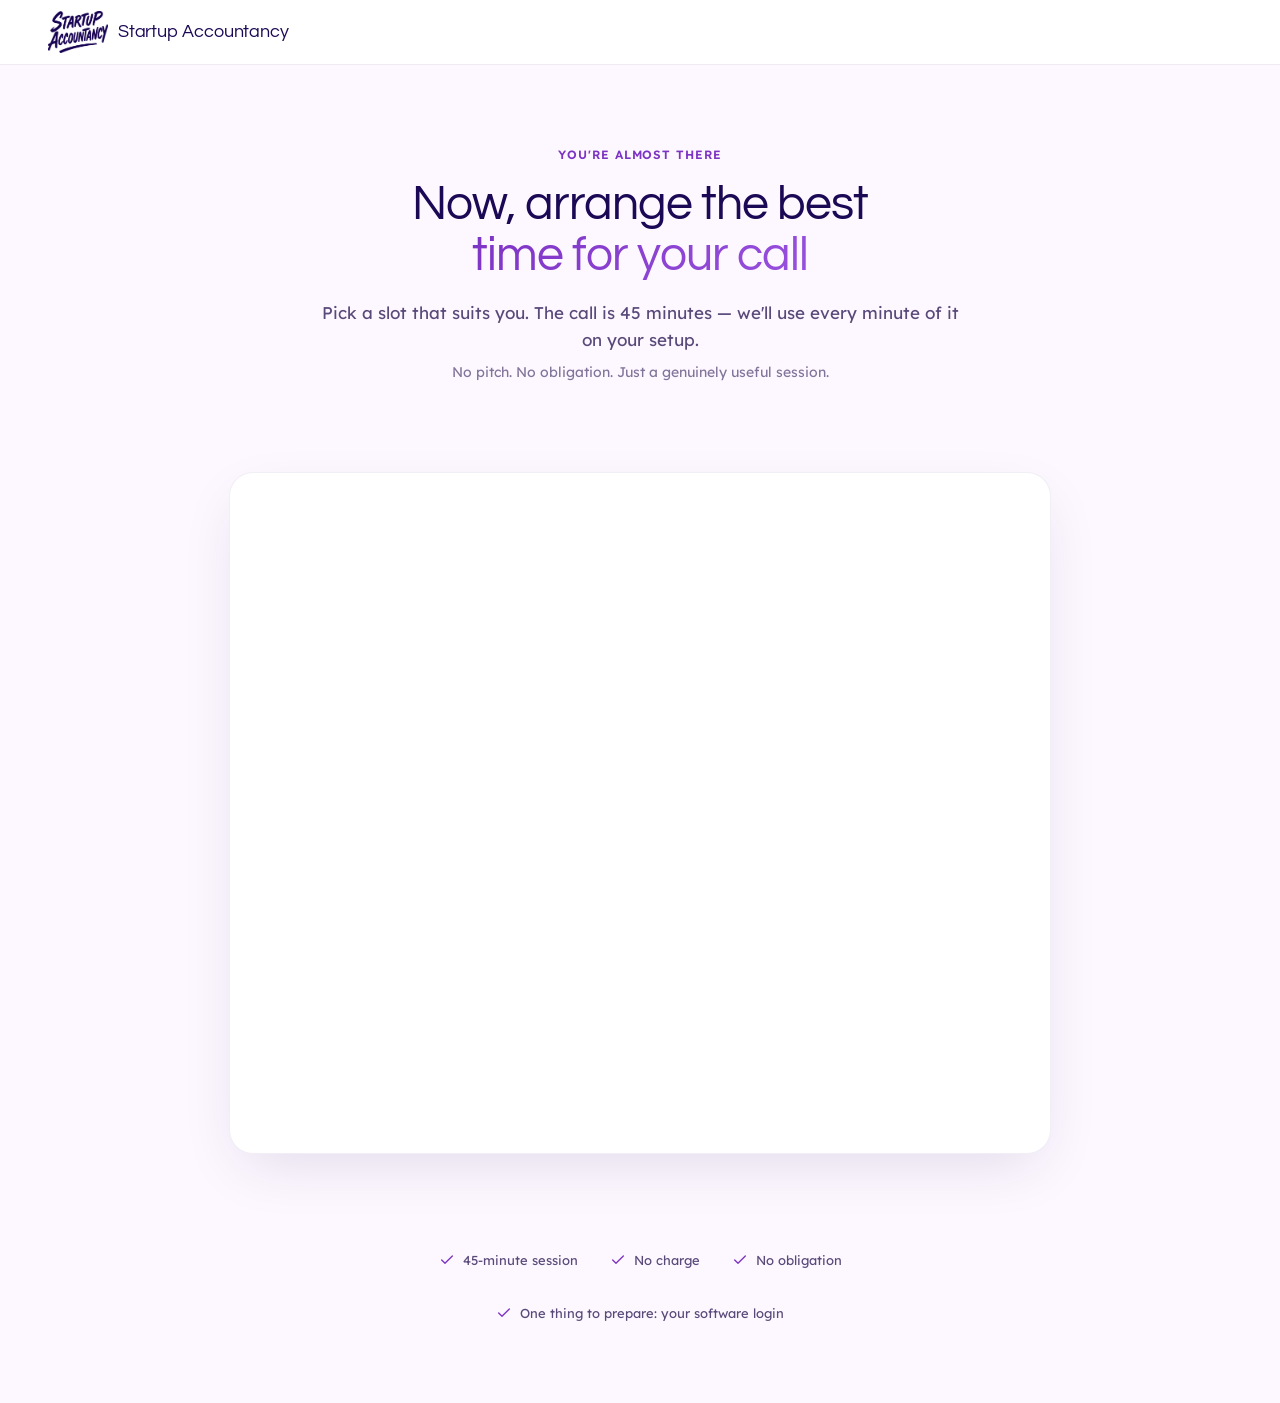
==== book.html @ 7c61aec9 "Add booking page and wire all CTAs to form section - Hero CTA button smooth-scrolls to #book form - " ====
<!doctype html>
<html lang="en">
<head>
  <meta charset="utf-8" />
  <meta name="viewport" content="width=device-width, initial-scale=1" />
  <title>Pick your time — Startup Accountancy</title>
  <link rel="stylesheet" href="colors_and_type.css" />
  <link href="https://fonts.googleapis.com/css2?family=Questrial&family=Lexend:wght@300;400;500;600;700&display=swap" rel="stylesheet" />
  <style>
    html, body { margin: 0; padding: 0; }
    body { background: var(--surface); font-family: Lexend, sans-serif; }
    a { text-decoration: none; }
    *:focus-visible { outline: 2px solid var(--primary); outline-offset: 2px; border-radius: 4px; }
  </style>
</head>
<body>

  <!-- Nav -->
  <nav style="position:sticky;top:0;z-index:100;background:rgba(255,255,255,0.92);backdrop-filter:blur(12px);border-bottom:1px solid rgba(201,188,218,0.3);padding:0 48px;">
    <div style="max-width:1200px;margin:0 auto;height:64px;display:flex;align-items:center;">
      <a href="/" aria-label="Startup Accountancy" style="display:flex;align-items:center;gap:10px;">
        <img src="assets/logo.png" alt="Startup Accountancy" style="height:42px;width:auto;" onerror="this.style.display='none'" />
        <span style="font-family:Questrial;font-size:18px;color:var(--on-background);letter-spacing:-0.01em;">Startup Accountancy</span>
      </a>
    </div>
  </nav>

  <!-- Hero -->
  <section style="padding:80px 48px 40px;text-align:center;">
    <div style="max-width:640px;margin:0 auto;">
      <span style="font-family:Lexend;font-size:12px;font-weight:600;letter-spacing:0.08em;text-transform:uppercase;color:var(--primary);display:block;margin-bottom:16px;">You're almost there</span>
      <h1 style="font-family:Questrial;font-size:clamp(2rem,4vw,3rem);line-height:1.05;letter-spacing:-0.02em;color:var(--on-background);margin:0 0 18px;">
        Now, arrange the best<br/>
        <span style="background:var(--gradient-primary);-webkit-background-clip:text;-webkit-text-fill-color:transparent;background-clip:text;">time for your call</span>
      </h1>
      <p style="font-family:Lexend;font-size:17px;line-height:1.6;color:var(--on-surface-variant);margin:0 0 8px;">
        Pick a slot that suits you. The call is 45 minutes — we'll use every minute of it on your setup.
      </p>
      <p style="font-family:Lexend;font-size:14px;color:var(--on-surface-variant);margin:0 0 48px;opacity:0.75;">
        No pitch. No obligation. Just a genuinely useful session.
      </p>
    </div>
  </section>

  <!-- Calendar embed -->
  <section style="padding:0 48px 96px;">
    <div style="max-width:820px;margin:0 auto;background:var(--surface-container-lowest);border-radius:24px;overflow:hidden;box-shadow:0 20px 60px -12px rgba(28,9,86,0.12);border:1px solid rgba(201,188,218,0.25);">
      <iframe
        src="https://api.leadconnectorhq.com/widget/booking/5hjTB66wPSkoS6alfnlS"
        style="width:100%;min-height:680px;border:none;overflow:hidden;display:block;"
        scrolling="no"
        id="5hjTB66wPSkoS6alfnlS_1776617299630"
      ></iframe>
    </div>
  </section>

  <!-- Trust strip -->
  <section style="padding:0 48px 80px;text-align:center;">
    <div style="max-width:560px;margin:0 auto;">
      <div style="display:flex;justify-content:center;gap:32px;flex-wrap:wrap;">
        <div style="display:flex;align-items:center;gap:8px;font-family:Lexend;font-size:13px;color:var(--on-surface-variant);">
          <svg width="16" height="16" viewBox="0 0 24 24" fill="none" stroke="var(--primary)" stroke-width="2" stroke-linecap="round" stroke-linejoin="round"><polyline points="20 6 9 17 4 12"/></svg>
          45-minute session
        </div>
        <div style="display:flex;align-items:center;gap:8px;font-family:Lexend;font-size:13px;color:var(--on-surface-variant);">
          <svg width="16" height="16" viewBox="0 0 24 24" fill="none" stroke="var(--primary)" stroke-width="2" stroke-linecap="round" stroke-linejoin="round"><polyline points="20 6 9 17 4 12"/></svg>
          No charge
        </div>
        <div style="display:flex;align-items:center;gap:8px;font-family:Lexend;font-size:13px;color:var(--on-surface-variant);">
          <svg width="16" height="16" viewBox="0 0 24 24" fill="none" stroke="var(--primary)" stroke-width="2" stroke-linecap="round" stroke-linejoin="round"><polyline points="20 6 9 17 4 12"/></svg>
          No obligation
        </div>
        <div style="display:flex;align-items:center;gap:8px;font-family:Lexend;font-size:13px;color:var(--on-surface-variant);">
          <svg width="16" height="16" viewBox="0 0 24 24" fill="none" stroke="var(--primary)" stroke-width="2" stroke-linecap="round" stroke-linejoin="round"><polyline points="20 6 9 17 4 12"/></svg>
          One thing to prepare: your software login
        </div>
      </div>
    </div>
  </section>

  <script src="https://link.msgsndr.com/js/form_embed.js" type="text/javascript"></script>
</body>
</html>
---- colors_and_type.css ----
/* =========================================================
   Startup Accountancy — Design Tokens
   "The Precision Luminary"
   Colors, Type, Spacing, Elevation
   ========================================================= */

@import url('https://fonts.googleapis.com/css2?family=Questrial&family=Lexend:wght@300;400;500;600;700&display=swap');

:root {
  /* ---------- BRAND / PRIMARY PALETTE ---------- */
  --primary:             #7d33c3;
  --primary-container:   #9850de;
  --on-primary:          #ffffff;
  --on-primary-container:#ffffff;

  --background:          #fdf8ff;
  --on-background:       #1c0956;

  /* ---------- SURFACE HIERARCHY ---------- */
  --surface:                 #fdf8ff;
  --surface-container-lowest:#ffffff;
  --surface-container-low:   #f6eefb;
  --surface-container:       #efe6f6;
  --surface-container-high:  #e8dcf0;
  --surface-container-highest:#e0d2ea;

  --on-surface:              #1c0956;
  --on-surface-variant:      #5a4a7a;

  /* ---------- SECONDARY / TERTIARY ---------- */
  --secondary:           #6a5aa0;
  --on-secondary:        #ffffff;
  --secondary-container: #e4dcff;
  --on-secondary-container:#231461;

  --tertiary:            #596100;
  --on-tertiary:         #ffffff;
  --tertiary-container:  #dded2e;
  --on-tertiary-container:#1a1d00;
  --tertiary-fixed:      #dded2e;

  /* ---------- SEMANTIC ---------- */
  --error:               #b3261e;
  --on-error:            #ffffff;
  --error-container:     #f9dedc;
  --on-error-container:  #410e0b;

  --success:             #2f7d32;
  --on-success:          #ffffff;
  --warning:             #b8860b;

  /* ---------- OUTLINE ---------- */
  --outline:             #7a6d92;
  --outline-variant:     #c9bcda;

  /* ---------- SHADOW ---------- */
  --shadow-ambient: 0 8px 32px -8px rgba(28, 9, 86, 0.08);
  --shadow-lift:    0 2px 12px -2px rgba(28, 9, 86, 0.06);
  --shadow-float:   0 16px 48px -12px rgba(28, 9, 86, 0.12);

  /* ---------- GRADIENTS ---------- */
  --gradient-primary: linear-gradient(135deg, #7d33c3 0%, #9850de 100%);
  --gradient-hero:    linear-gradient(135deg, #7d33c3 0%, #9850de 60%, #c48ef0 100%);
  --gradient-tertiary:linear-gradient(135deg, #dded2e 0%, #c4d200 100%);

  /* ---------- RADII ---------- */
  --radius-xs:  0.125rem;
  --radius-sm:  0.25rem;
  --radius-md:  0.75rem;
  --radius-lg:  1rem;
  --radius-xl:  1.5rem;
  --radius-full:9999px;

  /* ---------- SPACING ---------- */
  --space-xs:  0.25rem;
  --space-sm:  0.5rem;
  --space-md:  1rem;
  --space-lg:  1.5rem;
  --space-xl:  2rem;
  --space-2xl: 3rem;
  --space-3xl: 4.5rem;
  --space-4xl: 7rem;

  /* ---------- TYPE FAMILIES ---------- */
  --font-display: 'Questrial', system-ui, sans-serif;
  --font-body:    'Lexend',   system-ui, sans-serif;
  --font-mono:    'JetBrains Mono', ui-monospace, Menlo, monospace;

  /* ---------- TYPE SCALE ---------- */
  --display-lg-size: clamp(3.25rem, 6vw, 5rem);
  --display-md-size: clamp(2.5rem, 4.5vw, 3.75rem);
  --display-sm-size: clamp(2rem, 3.5vw, 2.75rem);

  --headline-lg-size: 2rem;
  --headline-md-size: 1.5rem;
  --headline-sm-size: 1.25rem;

  --title-lg-size:    1.125rem;
  --title-md-size:    1rem;
  --title-sm-size:    0.9375rem;

  --body-lg-size:     1.125rem;
  --body-md-size:     1rem;
  --body-sm-size:     0.875rem;

  --label-lg-size:    0.875rem;
  --label-md-size:    0.75rem;
  --label-sm-size:    0.6875rem;

  --leading-tight:   1.1;
  --leading-snug:    1.25;
  --leading-normal:  1.45;
  --leading-relaxed: 1.6;

  /* ---------- MOTION ---------- */
  --ease-out:   cubic-bezier(0.2, 0.8, 0.2, 1);
  --ease-inout: cubic-bezier(0.45, 0, 0.25, 1);
  --dur-fast:   150ms;
  --dur-base:   240ms;
  --dur-slow:   420ms;
}

/* =========================================================
   SEMANTIC TYPE CLASSES
   ========================================================= */

.display-lg, .display-md, .display-sm {
  font-family: var(--font-display);
  font-weight: 400;
  letter-spacing: -0.02em;
  line-height: var(--leading-tight);
  color: var(--on-background);
}
.display-lg { font-size: var(--display-lg-size); }
.display-md { font-size: var(--display-md-size); }
.display-sm { font-size: var(--display-sm-size); }

.headline-lg, .headline-md, .headline-sm {
  font-family: var(--font-display);
  font-weight: 400;
  line-height: var(--leading-snug);
  letter-spacing: -0.01em;
  color: var(--on-background);
}
.headline-lg { font-size: var(--headline-lg-size); }
.headline-md { font-size: var(--headline-md-size); }
.headline-sm { font-size: var(--headline-sm-size); }

.title-lg, .title-md, .title-sm {
  font-family: var(--font-body);
  font-weight: 600;
  line-height: var(--leading-snug);
  color: var(--on-surface);
}
.title-lg { font-size: var(--title-lg-size); }
.title-md { font-size: var(--title-md-size); }
.title-sm { font-size: var(--title-sm-size); }

.body-lg, .body-md, .body-sm {
  font-family: var(--font-body);
  font-weight: 400;
  line-height: var(--leading-relaxed);
  color: var(--on-surface-variant);
}
.body-lg { font-size: var(--body-lg-size); }
.body-md { font-size: var(--body-md-size); }
.body-sm { font-size: var(--body-sm-size); }

.label-lg, .label-md, .label-sm {
  font-family: var(--font-body);
  font-weight: 600;
  letter-spacing: 0.05em;
  text-transform: uppercase;
  color: var(--on-surface-variant);
}
.label-lg { font-size: var(--label-lg-size); }
.label-md { font-size: var(--label-md-size); }
.label-sm { font-size: var(--label-sm-size); }

/* =========================================================
   DEFAULT ELEMENT STYLING
   ========================================================= */
html { background: var(--background); color: var(--on-background); }
body {
  font-family: var(--font-body);
  font-size: var(--body-md-size);
  line-height: var(--leading-relaxed);
  color: var(--on-surface);
  -webkit-font-smoothing: antialiased;
}

h1 { font: 400 var(--display-md-size)/var(--leading-tight) var(--font-display); letter-spacing: -0.02em; color: var(--on-background); }
h2 { font: 400 var(--headline-lg-size)/var(--leading-snug) var(--font-display); letter-spacing: -0.01em; color: var(--on-background); }
h3 { font: 400 var(--headline-md-size)/var(--leading-snug) var(--font-display); color: var(--on-background); }
h4 { font: 600 var(--title-lg-size)/var(--leading-snug) var(--font-body); color: var(--on-surface); }
h5 { font: 600 var(--title-md-size)/var(--leading-snug) var(--font-body); color: var(--on-surface); }
p  { font: 400 var(--body-md-size)/var(--leading-relaxed) var(--font-body); color: var(--on-surface-variant); }

a  { color: var(--primary); text-decoration: none; transition: opacity var(--dur-fast) var(--ease-out); }
a:hover { opacity: 0.75; }

.overline {
  font-family: var(--font-body);
  font-size: var(--label-md-size);
  font-weight: 600;
  letter-spacing: 0.08em;
  text-transform: uppercase;
  color: var(--primary);
}
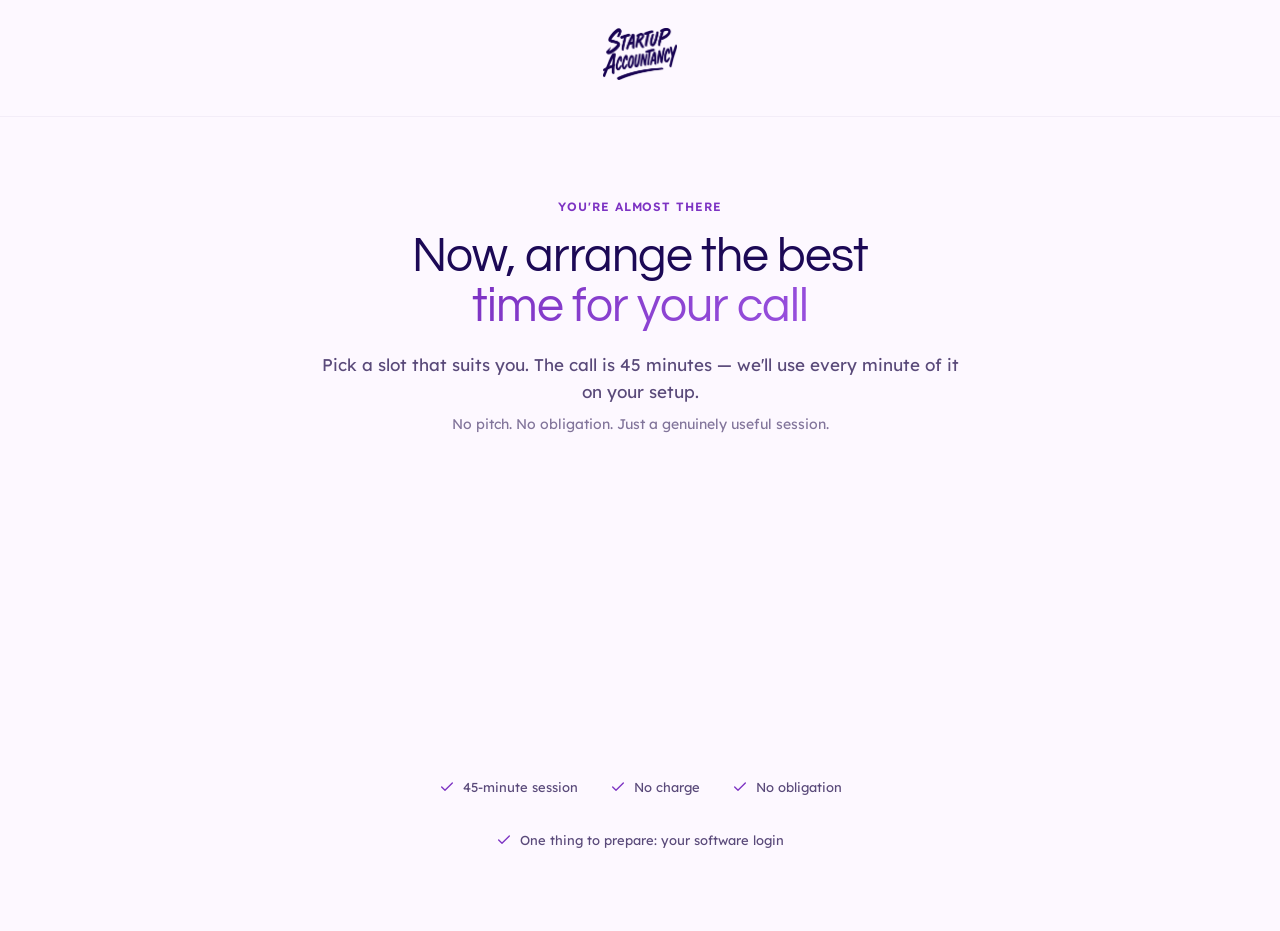
==== commit f618f16c: "Fix book.html: match nav to landing page, fix calendar embed - Nav: centered logo only, matches land" ====
--- a/book.html
+++ b/book.html
@@ -15,14 +15,11 @@
 </head>
 <body>
 
-  <!-- Nav -->
-  <nav style="position:sticky;top:0;z-index:100;background:rgba(255,255,255,0.92);backdrop-filter:blur(12px);border-bottom:1px solid rgba(201,188,218,0.3);padding:0 48px;">
-    <div style="max-width:1200px;margin:0 auto;height:64px;display:flex;align-items:center;">
-      <a href="/" aria-label="Startup Accountancy" style="display:flex;align-items:center;gap:10px;">
-        <img src="assets/logo.png" alt="Startup Accountancy" style="height:42px;width:auto;" onerror="this.style.display='none'" />
-        <span style="font-family:Questrial;font-size:18px;color:var(--on-background);letter-spacing:-0.01em;">Startup Accountancy</span>
-      </a>
-    </div>
+  <!-- Nav — matches landing page exactly -->
+  <nav style="padding:28px 0;display:flex;align-items:center;justify-content:center;background:var(--surface);border-bottom:1px solid rgba(201,188,218,0.2);">
+    <a href="/" aria-label="Startup Accountancy">
+      <img src="assets/logo.png" alt="Startup Accountancy" style="height:52px;width:auto;" />
+    </a>
   </nav>
 
   <!-- Hero -->
@@ -42,15 +39,16 @@
     </div>
   </section>
 
-  <!-- Calendar embed -->
+  <!-- Calendar embed — script must sit immediately after the iframe -->
   <section style="padding:0 48px 96px;">
-    <div style="max-width:820px;margin:0 auto;background:var(--surface-container-lowest);border-radius:24px;overflow:hidden;box-shadow:0 20px 60px -12px rgba(28,9,86,0.12);border:1px solid rgba(201,188,218,0.25);">
+    <div style="max-width:820px;margin:0 auto;">
       <iframe
         src="https://api.leadconnectorhq.com/widget/booking/5hjTB66wPSkoS6alfnlS"
-        style="width:100%;min-height:680px;border:none;overflow:hidden;display:block;"
+        style="width:100%;border:none;overflow:hidden;"
         scrolling="no"
         id="5hjTB66wPSkoS6alfnlS_1776617299630"
       ></iframe>
+      <script src="https://link.msgsndr.com/js/form_embed.js" type="text/javascript"></script>
     </div>
   </section>
 
@@ -78,6 +76,5 @@
     </div>
   </section>
 
-  <script src="https://link.msgsndr.com/js/form_embed.js" type="text/javascript"></script>
 </body>
 </html>
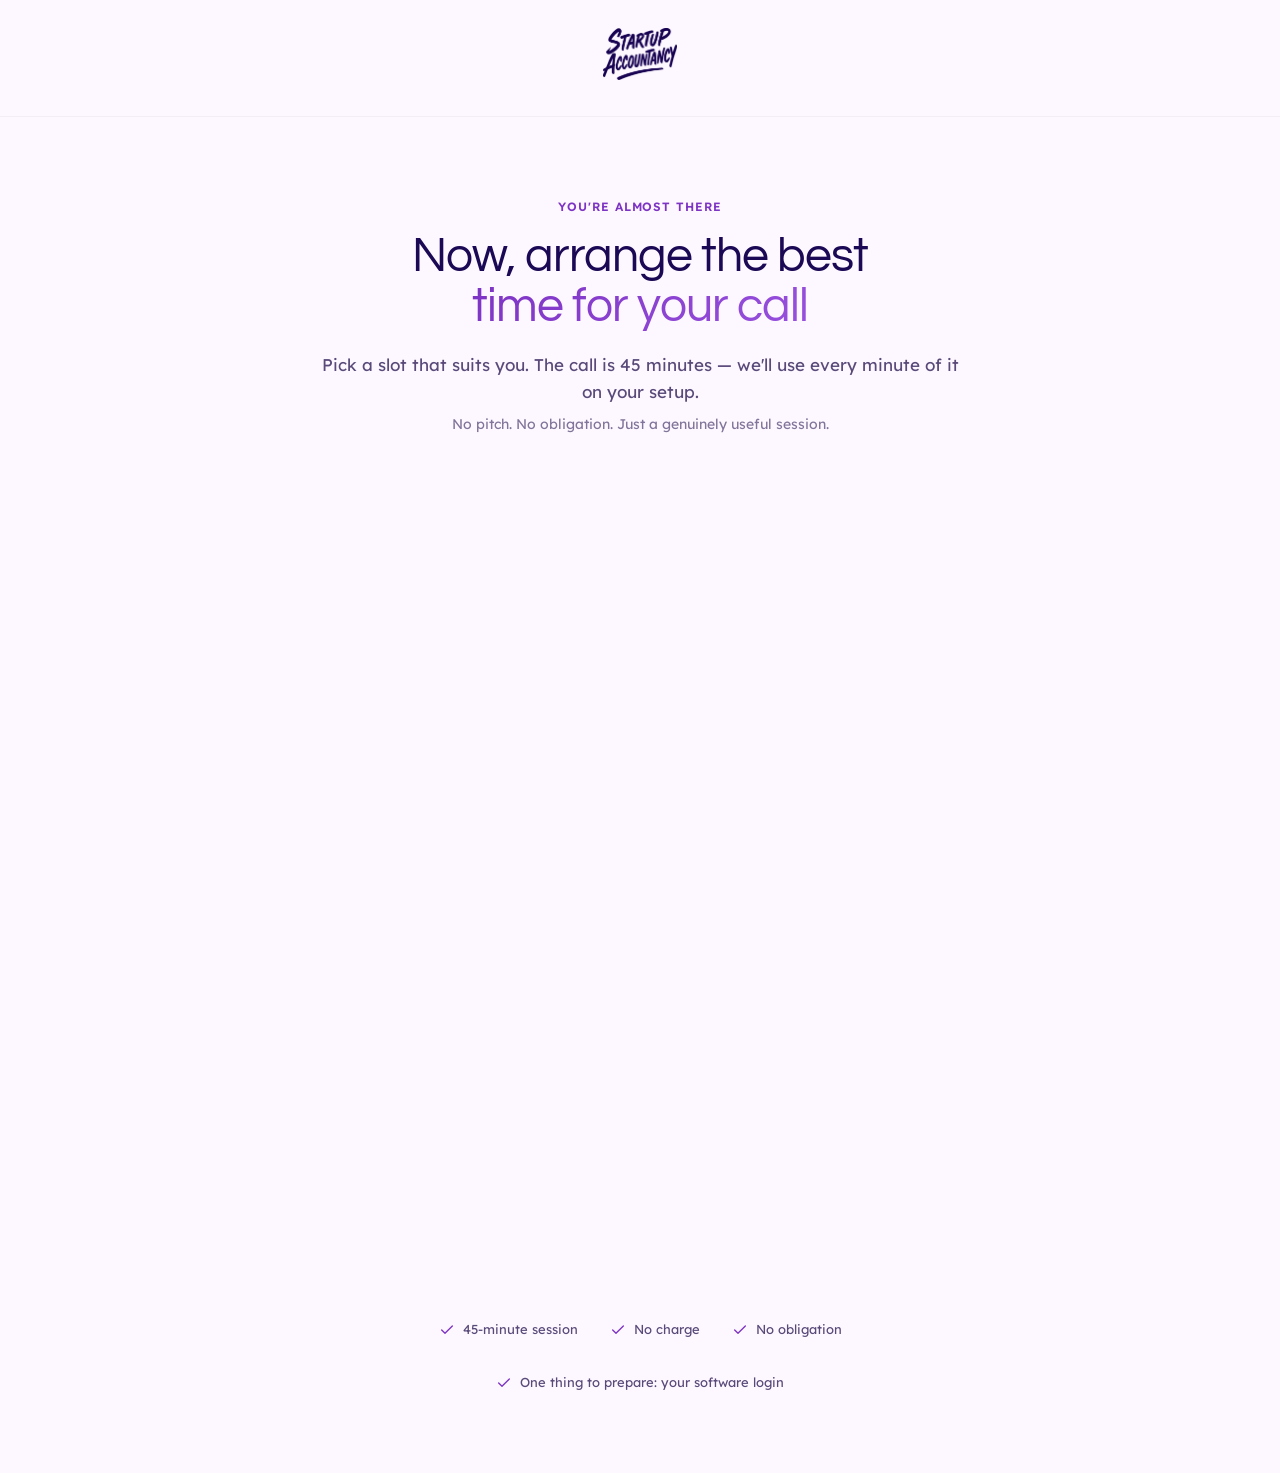
==== commit d56d33c2: "Fix calendar: remove form_embed.js which was hiding the booking iframe form_embed.js is GHL's pop-up" ====
--- a/book.html
+++ b/book.html
@@ -44,11 +44,10 @@
     <div style="max-width:820px;margin:0 auto;">
       <iframe
         src="https://api.leadconnectorhq.com/widget/booking/5hjTB66wPSkoS6alfnlS"
-        style="width:100%;border:none;overflow:hidden;"
+        style="width:100%;min-height:700px;border:none;overflow:hidden;display:block;"
         scrolling="no"
         id="5hjTB66wPSkoS6alfnlS_1776617299630"
       ></iframe>
-      <script src="https://link.msgsndr.com/js/form_embed.js" type="text/javascript"></script>
     </div>
   </section>
 
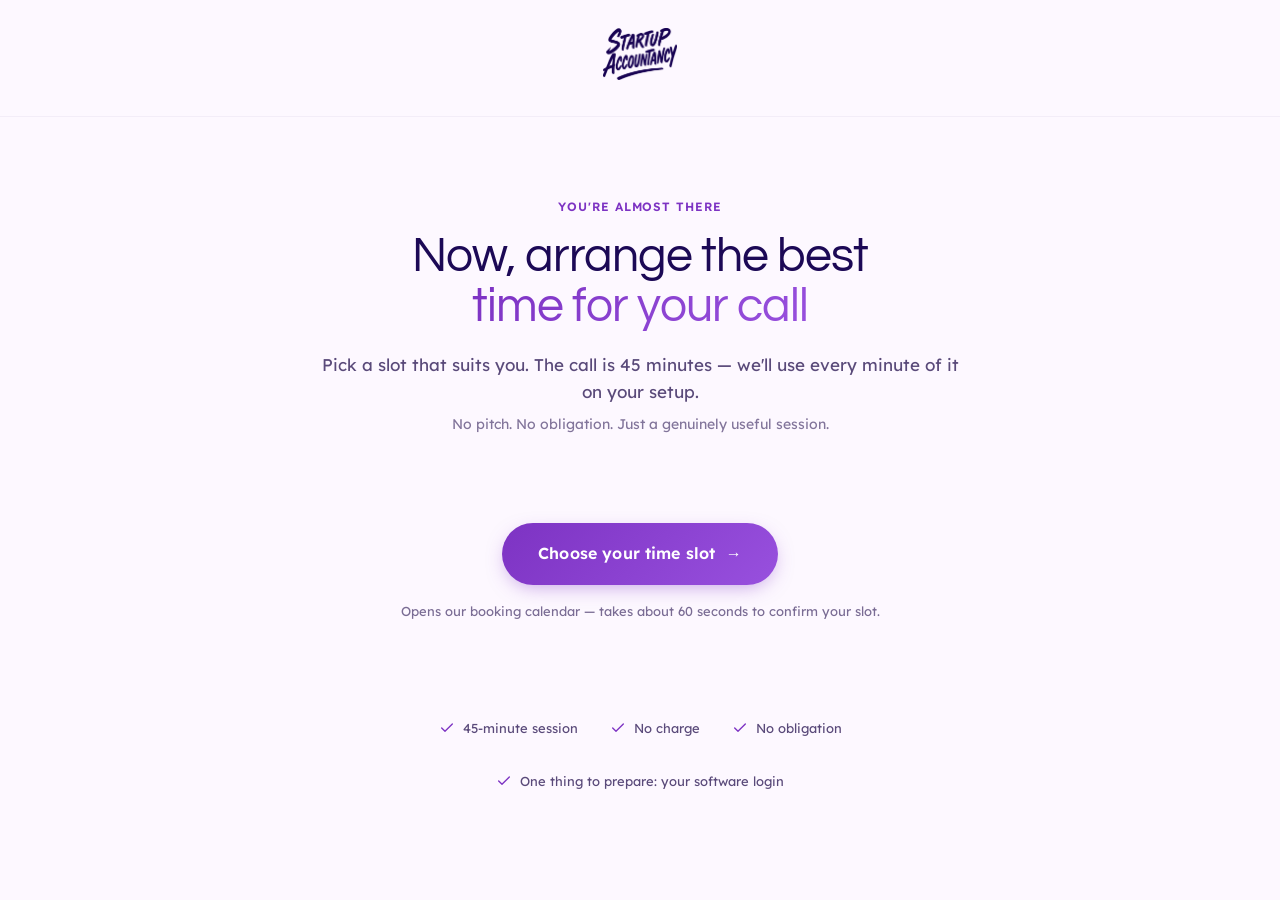
==== commit 912b900b: "Replace broken iframe with direct link to GHL booking calendar GHL sets X-Frame-Options to block emb" ====
--- a/book.html
+++ b/book.html
@@ -39,15 +39,20 @@
     </div>
   </section>
 
-  <!-- Calendar embed — script must sit immediately after the iframe -->
+  <!-- Calendar CTA -->
   <section style="padding:0 48px 96px;">
-    <div style="max-width:820px;margin:0 auto;">
-      <iframe
-        src="https://api.leadconnectorhq.com/widget/booking/5hjTB66wPSkoS6alfnlS"
-        style="width:100%;min-height:700px;border:none;overflow:hidden;display:block;"
-        scrolling="no"
-        id="5hjTB66wPSkoS6alfnlS_1776617299630"
-      ></iframe>
+    <div style="max-width:520px;margin:0 auto;text-align:center;">
+      <a
+        href="https://api.leadconnectorhq.com/widget/booking/5hjTB66wPSkoS6alfnlS"
+        style="display:inline-flex;align-items:center;gap:10px;padding:18px 36px;background:linear-gradient(135deg,#7d33c3 0%,#9850de 100%);color:#fff;font-family:Lexend;font-size:16px;font-weight:600;border-radius:9999px;box-shadow:0 6px 20px -6px rgba(125,51,195,0.5);letter-spacing:0.01em;transition:filter 150ms;"
+        onmouseover="this.style.filter='brightness(1.07)'"
+        onmouseout="this.style.filter='none'"
+      >
+        Choose your time slot &nbsp;→
+      </a>
+      <p style="font-family:Lexend;font-size:13px;color:var(--on-surface-variant);margin:16px 0 0;opacity:0.8;">
+        Opens our booking calendar — takes about 60 seconds to confirm your slot.
+      </p>
     </div>
   </section>
 
